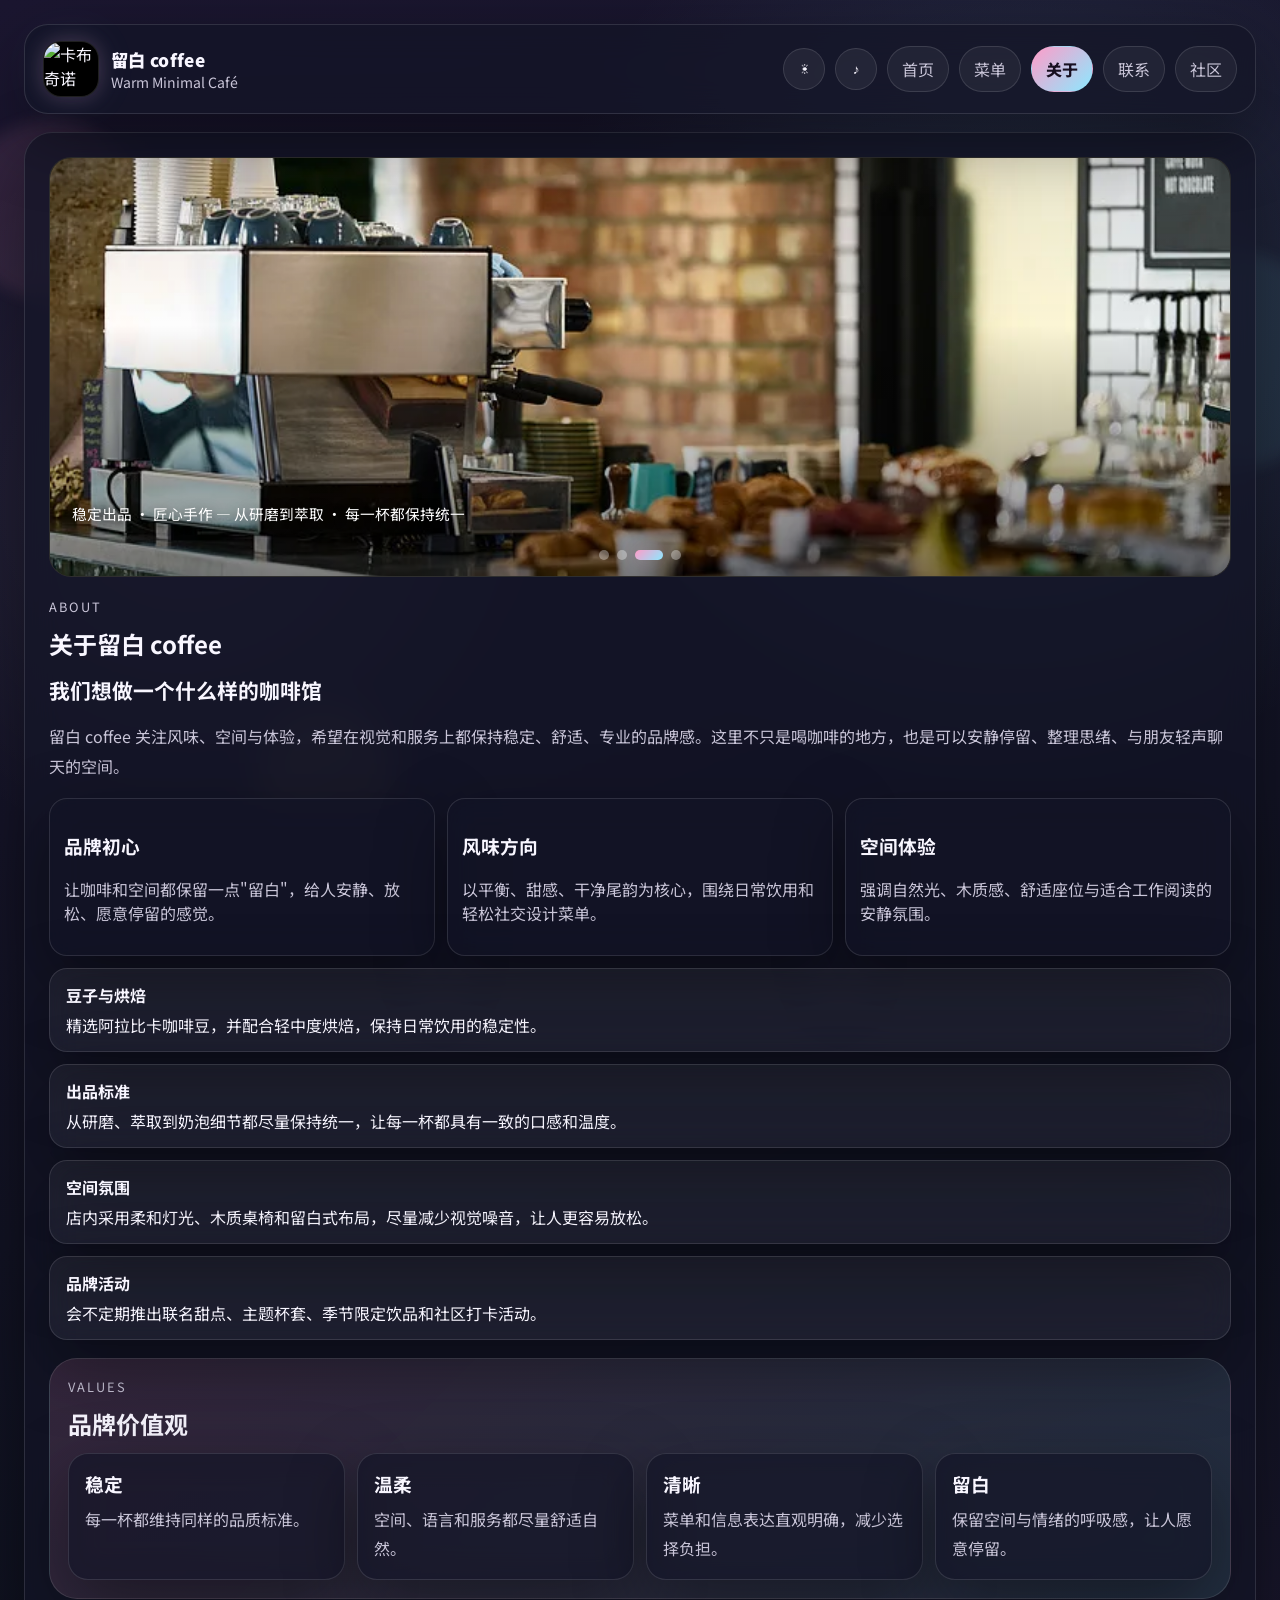
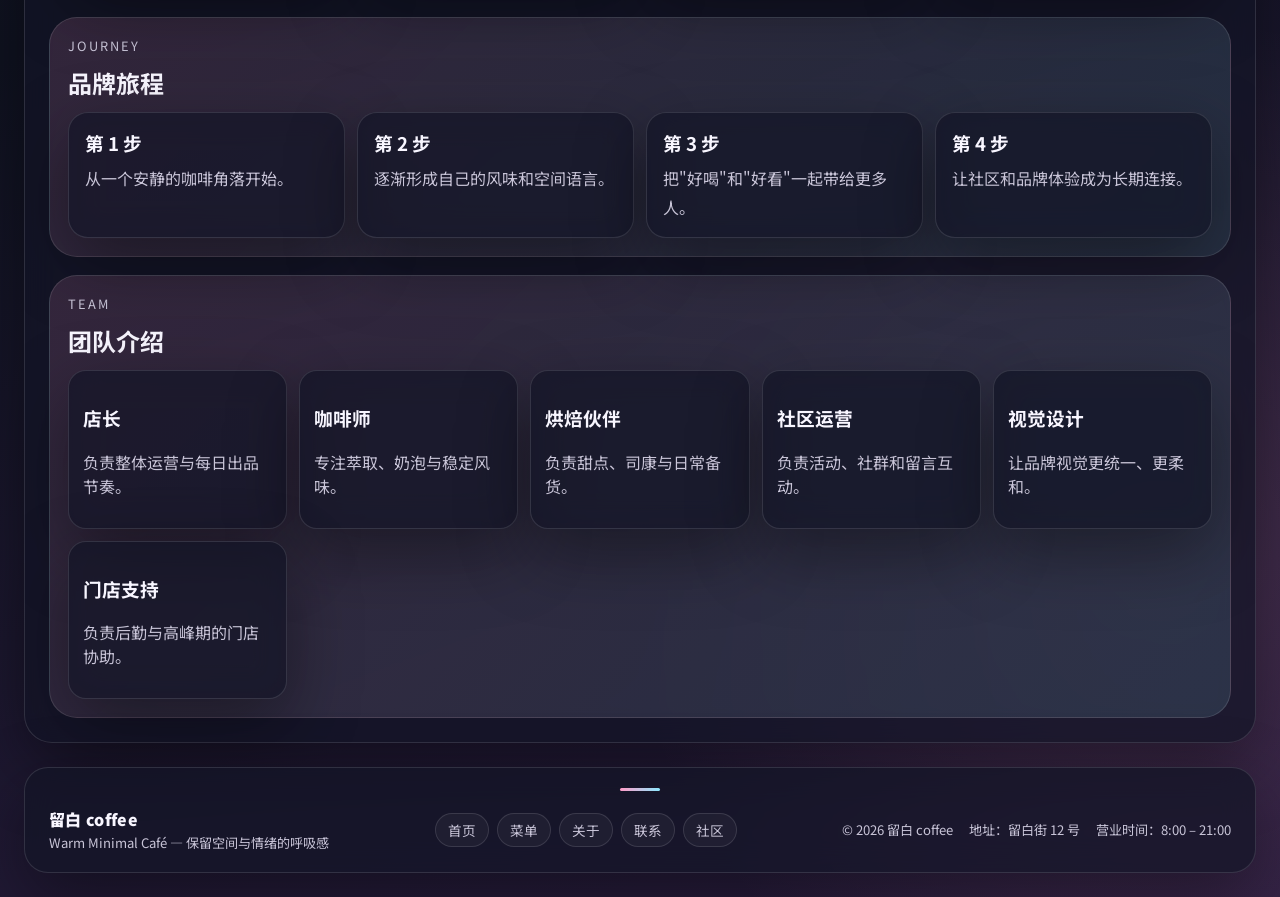
==== about.html @ f680ca79 "Add about.html" ====
<!doctype html>
<html lang="zh-CN">
<head>
  <meta charset="UTF-8" />
  <meta name="viewport" content="width=device-width, initial-scale=1.0" />
  <title>留白 coffee - 关于品牌</title>

  <!-- 字体 & 样式 -->
  <link rel="preconnect" href="https://fonts.googleapis.com" />
  <link rel="preconnect" href="https://fonts.gstatic.com" crossorigin />
  <link
    href="https://fonts.googleapis.com/css2?family=Noto+Sans+SC:wght@400;500;700;800;900&display=swap"
    rel="stylesheet"
  />
  <link rel="stylesheet" href="./css/style.css" />

  <!-- 预加载关键图片，首屏无需等待 -->
  <link rel="preload" as="image" href="./img/hero-1.jpg" />
  <link rel="preload" as="image" href="./img/hero-2.jpg" />
  <link rel="preload" as="image" href="./img/hero-3.jpg" />
  <link rel="preload" as="image" href="./img/hero-4.jpg" />
  <link rel="preload" as="image" href="./img/about-slide-1.webp" />
  <link rel="preload" as="image" href="./img/about-slide-2.webp" />
  <link rel="preload" as="image" href="./img/about-slide-3.webp" />
  <link rel="preload" as="image" href="./img/about-slide-4.webp" />
</head>

<body data-theme="night">
  <!-- 背景装饰：粒子 -->
  <div class="sparkles" id="sparkles"></div>
  <!-- 背景装饰：浮动光球 -->
  <div class="orb orb-1"></div>
  <div class="orb orb-2"></div>
  <div class="orb orb-3"></div>

  <!-- 主容器 -->
  <div class="shell">
    <!-- ====== 顶栏导航 ====== -->
    <header class="topbar">
      <div class="brand">
        <div class="brand-mark">
          <img
            src="https://images.unsplash.com/photo-1509042239860-f550ce710b93?auto=format&fit=crop&w=400&q=80"
            alt="卡布奇诺"
          />
        </div>
        <div>
          <div class="brand-name">留白 coffee</div>
          <div class="brand-tag">Warm Minimal Café</div>
        </div>
      </div>

      <div class="top-actions">
        <button class="theme-toggle" id="themeToggle" title="切换主题">☀</button>
        <button class="icon-btn" id="musicBtn" title="氛围模式">♪</button>
        <button class="icon-btn burger-btn" id="burgerBtn" title="菜单" aria-label="打开导航菜单">☰</button>

        <nav class="nav" id="mainNav">
          <a class="nav-link" href="home.html">首页</a>
          <a class="nav-link" href="menu.html">菜单</a>
          <a class="nav-link active" href="about.html">关于</a>
          <a class="nav-link" href="contact.html">联系</a>
          <a class="nav-link" href="community.html">社区</a>
        </nav>
      </div>
    </header>

    <!-- ====== SPA 主内容区（JS 动态渲染） ====== -->
    <main id="app" class="page">
    <section class="panel">
      <aside class="about-carousel about-carousel-top" id="aboutCarousel">
          <div class="about-slide active" style="background-image:url('./img/about-slide-1.webp')"></div>
          <div class="about-slide " style="background-image:url('./img/about-slide-2.webp')"></div>
          <div class="about-slide " style="background-image:url('./img/about-slide-3.webp')"></div>
          <div class="about-slide " style="background-image:url('./img/about-slide-4.webp')"></div>
        <div class="about-carousel-overlay"></div>
        <div class="about-carousel-caption" id="aboutCaption">柔和灯光与木质空间 — 自然光 · 木质感 · 安静氛围</div>
        <div class="about-carousel-dots" id="aboutDots">
            <button class="about-dot active" data-about-dot="0" aria-label="切换到第 1 张关于页面图片"></button>
            <button class="about-dot " data-about-dot="1" aria-label="切换到第 2 张关于页面图片"></button>
            <button class="about-dot " data-about-dot="2" aria-label="切换到第 3 张关于页面图片"></button>
            <button class="about-dot " data-about-dot="3" aria-label="切换到第 4 张关于页面图片"></button>
        </div>
      </aside>
      <div class="section-head" style="margin-top:20px"><div><p class="eyebrow">About</p><h1>关于留白 coffee</h1></div></div>
      <div class="about-layout">
        <section>
          <div class="about-hero"><h2>我们想做一个什么样的咖啡馆</h2><p class="about-note">留白 coffee 关注风味、空间与体验，希望在视觉和服务上都保持稳定、舒适、专业的品牌感。这里不只是喝咖啡的地方，也是可以安静停留、整理思绪、与朋友轻声聊天的空间。</p></div>
          <div class="feature-band">
            <article class="card"><h3>品牌初心</h3><p>让咖啡和空间都保留一点"留白"，给人安静、放松、愿意停留的感觉。</p></article>
            <article class="card"><h3>风味方向</h3><p>以平衡、甜感、干净尾韵为核心，围绕日常饮用和轻松社交设计菜单。</p></article>
            <article class="card"><h3>空间体验</h3><p>强调自然光、木质感、舒适座位与适合工作阅读的安静氛围。</p></article>
          </div>
          <div class="timeline">
            <div class="timeline-item"><strong>豆子与烘焙</strong><span>精选阿拉比卡咖啡豆，并配合轻中度烘焙，保持日常饮用的稳定性。</span></div>
            <div class="timeline-item"><strong>出品标准</strong><span>从研磨、萃取到奶泡细节都尽量保持统一，让每一杯都具有一致的口感和温度。</span></div>
            <div class="timeline-item"><strong>空间氛围</strong><span>店内采用柔和灯光、木质桌椅和留白式布局，尽量减少视觉噪音，让人更容易放松。</span></div>
            <div class="timeline-item"><strong>品牌活动</strong><span>会不定期推出联名甜点、主题杯套、季节限定饮品和社区打卡活动。</span></div>
          </div>
        </section>
      </div>
      <div class="banner"><div class="section-head" style="margin-bottom:0"><div><p class="eyebrow">Values</p><h2>品牌价值观</h2></div></div>
      <div class="values-grid">
        <article class="value-card"><h3>稳定</h3><p>每一杯都维持同样的品质标准。</p></article>
        <article class="value-card"><h3>温柔</h3><p>空间、语言和服务都尽量舒适自然。</p></article>
        <article class="value-card"><h3>清晰</h3><p>菜单和信息表达直观明确，减少选择负担。</p></article>
        <article class="value-card"><h3>留白</h3><p>保留空间与情绪的呼吸感，让人愿意停留。</p></article>
      </div></div>
      <div class="banner"><div class="section-head" style="margin-bottom:0"><div><p class="eyebrow">Journey</p><h2>品牌旅程</h2></div></div>
      <div class="journey-grid">
        <article class="journey-step"><h3>第 1 步</h3><p>从一个安静的咖啡角落开始。</p></article>
        <article class="journey-step"><h3>第 2 步</h3><p>逐渐形成自己的风味和空间语言。</p></article>
        <article class="journey-step"><h3>第 3 步</h3><p>把"好喝"和"好看"一起带给更多人。</p></article>
        <article class="journey-step"><h3>第 4 步</h3><p>让社区和品牌体验成为长期连接。</p></article>
      </div></div>
      <div class="banner"><div class="section-head" style="margin-bottom:0"><div><p class="eyebrow">Team</p><h2>团队介绍</h2></div></div>
      <div class="grid">
        <article class="card"><h3>店长</h3><p>负责整体运营与每日出品节奏。</p></article>
        <article class="card"><h3>咖啡师</h3><p>专注萃取、奶泡与稳定风味。</p></article>
        <article class="card"><h3>烘焙伙伴</h3><p>负责甜点、司康与日常备货。</p></article>
        <article class="card"><h3>社区运营</h3><p>负责活动、社群和留言互动。</p></article>
        <article class="card"><h3>视觉设计</h3><p>让品牌视觉更统一、更柔和。</p></article>
        <article class="card"><h3>门店支持</h3><p>负责后勤与高峰期的门店协助。</p></article>
      </div></div>
    </section>
    </main>

    <!-- ====== 页脚 ====== -->
    <footer class="site-footer">
      <div class="footer-inner">
        <div class="footer-brand">
          <div class="brand-name">留白 coffee</div>
          <div class="brand-tag">Warm Minimal Café — 保留空间与情绪的呼吸感</div>
        </div>
        <nav class="footer-nav">
          <a href="home.html">首页</a>
          <a href="menu.html">菜单</a>
          <a href="about.html">关于</a>
          <a href="contact.html">联系</a>
          <a href="community.html">社区</a>
        </nav>
        <div class="footer-info">
          <span>© 2026 留白 coffee</span>
          <span>地址：留白街 12 号</span>
          <span>营业时间：8:00 – 21:00</span>
        </div>
      </div>
    </footer>
  </div>

  <!-- 背景音乐（隐藏播放器，mp3 循环播放） -->
  <audio id="bgMusic" src="123.mp3" loop preload="auto"></audio>

  <!-- 详情弹窗 -->
  <div class="modal" id="detailModal" aria-hidden="true">
    <div class="modal-content">
      <button class="modal-close" id="modalClose">×</button>
      <div id="modalBody"></div>
    </div>
  </div>

  <!-- Toast 消息提示 -->
  <div class="toast" id="toast"></div>

  <!-- 回到顶部按钮 -->
  <button class="back-to-top" id="backToTop" title="回到顶部" aria-label="回到顶部">↑</button>

  <script src="./js/app.js"></script>
</body>
</html>
---- css/style.css ----
/* ==============================
   主题变量 (CSS 自定义属性)
   两套主题：night 夜间 / day 日间
   ============================== */
:root {
  --bg-1: #1b1630;
  --bg-2: #0f1220;
  --bg-3: #2a1d3f;
  --surface: rgba(19, 21, 38, 0.74);
  --surface-2: rgba(255, 255, 255, 0.07);
  --line: rgba(255, 255, 255, 0.12);
  --text: #f8f6ff;
  --muted: #c9c5d8;
  --accent: #ff9cc8;
  --accent-2: #8de8ff;
  --accent-3: #ffd27d;
  --shadow: 0 24px 70px rgba(0, 0, 0, 0.4);
  --glow: 0 0 20px rgba(255, 156, 200, 0.18), 0 0 40px rgba(141, 232, 255, 0.1);
}

/* ==============================
   全局重置 & 基础背景
   ============================== */
* { box-sizing: border-box; }
html, body { margin: 0; min-height: 100%; }
body {
  font-family: "Noto Sans SC", system-ui, sans-serif;
  color: var(--text);
  min-height: 100vh;
  overflow-x: hidden;
  background:
    radial-gradient(circle at 15% 20%, rgba(255, 255, 255, 0.08), transparent 16%),
    radial-gradient(circle at 80% 12%, rgba(141, 232, 255, 0.14), transparent 20%),
    radial-gradient(circle at 90% 86%, rgba(255, 156, 200, 0.16), transparent 22%),
    linear-gradient(160deg, var(--bg-1), var(--bg-2) 56%, var(--bg-3));
  transition: background 0.3s ease, color 0.3s ease;
}
body[data-theme="day"] {
  --bg-1: #fff2fb;
  --bg-2: #edf5ff;
  --bg-3: #ffe0f0;
  --surface: rgba(255, 255, 255, 0.78);
  --surface-2: rgba(255, 255, 255, 0.62);
  --line: rgba(45, 52, 80, 0.1);
  --text: #1c2340;
  --muted: #5f6582;
  --accent: #ff76b8;
  --accent-2: #4da8ff;
  --accent-3: #ffbd49;
  --shadow: 0 22px 64px rgba(68, 84, 140, 0.14);
  --glow: 0 0 20px rgba(255, 118, 184, 0.15), 0 0 40px rgba(77, 168, 255, 0.1);
}
/* ==============================
   浮动装饰：光球 / 粒子 / 樱花
   ============================== */
.orb { position: fixed; border-radius: 50%; filter: blur(8px); pointer-events: none; opacity: 0.7; z-index: 0; animation: floatOrb 12s ease-in-out infinite; }
.orb-1 { width: 180px; height: 180px; left: -40px; top: 120px; background: rgba(255, 156, 200, 0.16); }
.orb-2 { width: 220px; height: 220px; right: -60px; top: 250px; background: rgba(141, 232, 255, 0.12); animation-delay: -4s; }
.orb-3 { width: 140px; height: 140px; left: 20%; bottom: 6%; background: rgba(255, 210, 125, 0.12); animation-delay: -7s; }
@keyframes floatOrb { 0%,100%{transform:translateY(0) translateX(0) scale(1);} 50%{transform:translateY(-24px) translateX(16px) scale(1.08);} }
.sparkles { position: fixed; inset: 0; pointer-events: none; overflow: hidden; z-index: 0; }
.sparkle { position: absolute; width: 5px; height: 5px; border-radius: 50%; background: rgba(255,255,255,.8); box-shadow: 0 0 10px rgba(255,255,255,.8); opacity:.7; animation: sparkleFall linear infinite; }
@keyframes sparkleFall { 0%{transform:translateY(-10vh) scale(.6);opacity:0;} 15%{opacity:1;} 100%{transform:translateY(120vh) scale(1.1);opacity:0;} }
.sakura { position: fixed; top: -12vh; width: 16px; height: 12px; background: radial-gradient(circle at 30% 30%, #fff, #ffc2dd 42%, #ff90bf 100%); clip-path: path("M8 0C11.5 1 14 4 14 6.5C14 9.8 11.1 12 8 12C4.9 12 2 9.8 2 6.5C2 4 4.5 1 8 0Z"); opacity: .55; filter: drop-shadow(0 0 8px rgba(255,156,200,.28)); animation: fall linear infinite; z-index: 0; pointer-events: none; }
@keyframes fall { from{transform:translateY(-10vh) translateX(0) rotate(0deg);} to{transform:translateY(112vh) translateX(70px) rotate(360deg);} }
/* ==============================
   外壳容器 & 顶栏导航
   ============================== */
.shell { position: relative; z-index: 1; min-height: 100vh; padding: 24px; }
.topbar, .panel, .card, .menu-card, .modal-content, .community-rail, .community-main, .community-side, .faq-item, .feature-block, .journey-step, .timeline-item, .story-card, .value-card, .promo-card, .contact-card, .event-card, .banner-card { background: var(--surface); border: 1px solid var(--line); box-shadow: var(--shadow); backdrop-filter: blur(16px); -webkit-backdrop-filter: blur(16px); }
.topbar { max-width: 1240px; margin: 0 auto 18px; border-radius: 24px; padding: 16px 18px; display: flex; justify-content: space-between; align-items: center; gap: 14px; flex-wrap: wrap; position: sticky; top: 16px; z-index: 10; }
.brand { display: flex; align-items: center; gap: 12px; }
.brand-mark { width: 56px; height: 56px; border-radius: 18px; overflow: hidden; border: 1px solid var(--line); box-shadow: var(--glow); flex: 0 0 auto; background: #000; }
.brand-mark img { width: 100%; height: 100%; object-fit: cover; display: block; }
.brand-name { font-size: 1.08rem; font-weight: 900; letter-spacing: .02em; }
.brand-tag { font-size: .88rem; color: var(--muted); }
.top-actions { display: flex; gap: 10px; align-items: center; flex-wrap: wrap; }
.theme-toggle, .icon-btn, .btn, .tab, .nav-link, .fav-btn, .menu-chip, .ribbon-btn { transition: transform .18s ease, background-color .2s ease, color .2s ease, border-color .2s ease, box-shadow .2s ease, opacity .2s ease; border-radius: 999px; }
.theme-toggle, .icon-btn { width: 42px; height: 42px; border-radius: 999px; border: 1px solid var(--line); background: rgba(255,255,255,.06); color: var(--text); cursor: pointer; }
.theme-toggle:hover, .icon-btn:hover, .btn:hover, .tab:hover, .nav-link:hover, .fav-btn:hover, .menu-chip:hover, .ribbon-btn:hover { transform: translateY(-1px); }
.theme-toggle:active, .icon-btn:active, .btn:active, .tab:active, .nav-link:active, .fav-btn:active, .menu-chip:active, .ribbon-btn:active { transform: translateY(0) scale(.98); }
.nav { display: flex; gap: 10px; flex-wrap: wrap; justify-content: flex-end; }
.nav-link { padding: 10px 14px; border-radius: 999px; border: 1px solid var(--line); background: rgba(255,255,255,.05); color: var(--muted); cursor: pointer; text-decoration: none; display: inline-flex; align-items: center; }
.nav-link.active { background: linear-gradient(135deg, var(--accent), var(--accent-2)); color: #170f20; border-color: transparent; font-weight: 800; }
/* ==============================
   首页 Hero 区
   ============================== */
.page { max-width: 1240px; margin: 0 auto; animation: fadeIn .32s ease; }
.hero { border-radius: 30px; padding: 24px; display: grid; grid-template-columns: 1.08fr .92fr; gap: 20px; overflow: hidden; }
.hero-copy { padding: 10px 8px; }
.eyebrow { margin: 0 0 10px; color: var(--muted); font-size: .8rem; text-transform: uppercase; letter-spacing: .16em; }
.hero-copy h1 { font-size: clamp(2.6rem, 7vw, 5.4rem); line-height: .92; margin: 0 0 14px; }
.lead, .muted-p, .desc { color: var(--muted); line-height: 1.8; margin: 0; }
.hero-badges { display: flex; gap: 10px; flex-wrap: wrap; margin: 16px 0 0; }
.status-chip { background: var(--surface-2); border: 1px solid var(--line); border-radius: 999px; padding: 8px 12px; display: inline-flex; align-items: center; gap: 8px; font-size: .88rem; }
.status-dot { width: 8px; height: 8px; border-radius: 50%; background: var(--accent); box-shadow: 0 0 12px var(--accent); animation: pulse 1.6s ease-in-out infinite; }
@keyframes pulse { 0%,100%{transform:scale(.9);opacity:.75;} 50%{transform:scale(1.25);opacity:1;} }
.actions { display: flex; gap: 10px; flex-wrap: wrap; margin-top: 18px; }
.btn { padding: 11px 18px; border-radius: 999px; border: 1px solid var(--line); cursor: pointer; font-weight: 800; color: var(--text); background: rgba(255,255,255,.05); text-decoration: none; display: inline-flex; align-items: center; }
.btn.primary { background: linear-gradient(135deg, var(--accent), var(--accent-3)); color: #1a1020; border: none; }
.btn.secondary { background: rgba(255,255,255,.05); }
.stats { display: grid; grid-template-columns: repeat(3, 1fr); gap: 12px; margin-top: 18px; }
.stat, .card { border-radius: 18px; padding: 14px; }
.stat strong { display: block; font-size: 1.25rem; margin-bottom: 4px; }
.stat span, .card p { color: var(--muted); }
.preview { min-height: 520px; border-radius: 28px; overflow: hidden; border: 1px solid var(--line); position: relative; background: #111; cursor: pointer; }
.hero-slide { position: absolute; inset: 0; opacity: 0; transition: opacity .55s ease; background-size: cover; background-position: center; transform: scale(1.02); }
.hero-slide.active { opacity: 1; }
.preview::after { content: ""; position: absolute; inset: 0; background: linear-gradient(180deg, rgba(0,0,0,.06), rgba(0,0,0,.56)); z-index: 1; }
.preview-overlay { position: absolute; inset: 0; display: flex; flex-direction: column; justify-content: space-between; padding: 18px; z-index: 2; }
.preview-top { display: flex; justify-content: space-between; gap: 10px; align-items: flex-start; }
.anime-tag { display: inline-flex; align-items: center; gap: 8px; padding: 9px 12px; border-radius: 999px; background: rgba(0,0,0,.28); border: 1px solid rgba(255,255,255,.14); font-size: .9rem; }
.heart { width: 14px; height: 14px; display: inline-block; background: var(--accent); clip-path: path("M7 12s-5-3.2-5-7.2C2 .8 4.3 0 5.8 0c.8 0 1.6.3 2.2.9.6-.6 1.4-.9 2.2-.9C11.7 0 14 .8 14 4.8 14 8.8 7 12 7 12z"); }
.mini-panel { background: rgba(20,20,38,.42); border: 1px solid rgba(255,255,255,.12); border-radius: 18px; padding: 14px; max-width: 340px; margin-left: auto; backdrop-filter: blur(10px); }
.mini-panel h3 { margin: 0 0 8px; }
.mini-panel p { margin: 0; color: #f3edf8; line-height: 1.7; font-size: .92rem; }
.slider-dots { display: flex; gap: 8px; justify-content: center; margin-top: 14px; position: absolute; left: 0; right: 0; bottom: 16px; z-index: 3; }
.slider-dot { width: 10px; height: 10px; border-radius: 999px; border: none; background: rgba(255,255,255,.35); cursor: pointer; transition: all .25s ease; }
.slider-dot.active { width: 28px; background: linear-gradient(135deg, var(--accent), var(--accent-2)); box-shadow: var(--glow); }
.switch-ribbon { display: flex; gap: 10px; flex-wrap: wrap; margin-top: 18px; }
.ribbon-btn { position: relative; border: none; cursor: pointer; padding: 11px 18px; color: var(--text); background: rgba(255,255,255,.06); border: 1px solid var(--line); overflow: hidden; isolation: isolate; font-weight: 800; }
.ribbon-btn::before { content: ""; position: absolute; inset: 0; background: linear-gradient(135deg, var(--accent), var(--accent-2)); transform: scaleX(0); transform-origin: left; transition: transform .28s ease; z-index: -1; }
.ribbon-btn:hover::before, .ribbon-btn.active::before { transform: scaleX(1); }
.ribbon-btn.active { color: #17101f; border-color: transparent; }
.panel { border-radius: 28px; padding: 24px; margin-top: 18px; }
.section-head { display: flex; justify-content: space-between; gap: 12px; align-items: end; flex-wrap: wrap; margin-bottom: 14px; }
.section-head h1, .section-head h2 { margin: 0; }
.section-actions { display: flex; gap: 10px; flex-wrap: wrap; align-items: center; }
/* ==============================
   菜单页
   ============================== */
.search { min-width: 240px; border-radius: 999px; border: 1px solid var(--line); background: rgba(255,255,255,.07); color: var(--text); padding: 10px 14px; outline: none; }
.search::placeholder { color: var(--muted); }
.tabs { display: flex; gap: 10px; flex-wrap: wrap; margin: 14px 0 18px; }
.tab, .menu-chip { padding: 10px 14px; border-radius: 999px; border: 1px solid var(--line); background: rgba(255,255,255,.06); color: var(--text); cursor: pointer; }
.tab.active, .menu-chip.active { background: linear-gradient(135deg, var(--accent), var(--accent-2)); color: #170f20; border-color: transparent; font-weight: 800; }
.menu-intro { display: grid; grid-template-columns: 1.15fr .85fr; gap: 14px; margin: 14px 0 18px; }
.menu-panel { border-radius: 22px; padding: 16px; border: 1px solid var(--line); background: rgba(255,255,255,.05); }
.menu-panel h3 { margin: 0 0 8px; }
.menu-panel p { margin: 0; color: var(--muted); line-height: 1.8; }
.menu-list { display: grid; gap: 10px; margin-top: 12px; }
.menu-list-item { display: flex; justify-content: space-between; gap: 12px; align-items: flex-start; padding: 12px 14px; border-radius: 16px; background: rgba(255,255,255,.04); border: 1px solid var(--line); }
.menu-list-item strong { display: block; margin-bottom: 4px; }
.menu-list-item span { color: var(--muted); }
.menu-badge-row { display: flex; gap: 8px; flex-wrap: wrap; margin-top: 12px; }
.menu-badge { padding: 6px 10px; border-radius: 999px; border: 1px solid var(--line); background: rgba(255,255,255,.05); color: var(--muted); font-size: .86rem; }
.menu-grid { display: grid; grid-template-columns: repeat(auto-fit, minmax(240px, 1fr)); gap: 14px; }
.menu-card { border-radius: 20px; overflow: hidden; cursor: pointer; position: relative; transform: translateZ(0); will-change: transform; }
.menu-card:hover { transform: translateY(-4px); }
.menu-card:active { transform: translateY(-1px) scale(.995); }
.menu-card img { width: 100%; height: 180px; object-fit: cover; display: block; }
.menu-card .card-body { padding: 14px; }
.menu-card h3 { margin: 0 0 8px; }
.menu-topline { display: flex; justify-content: space-between; align-items: center; gap: 10px; margin-top: 8px; }
.price { display: inline-block; margin-top: 8px; color: var(--accent-3); font-weight: 900; }
.fav-btn { border: none; background: transparent; color: var(--text); cursor: pointer; font-size: 1rem; min-width: 32px; min-height: 32px; }
.fav-btn.active { color: var(--accent); text-shadow: 0 0 12px rgba(255,156,200,.4); }
/* ==============================
   关于页 & 关于轮播
   ============================== */
.about-layout { display: grid; grid-template-columns: 1fr; gap: 18px; }
.about-hero { margin-bottom: 14px; }
.about-hero h2 { margin: 0 0 8px; font-size: 1.3rem; }
.about-carousel { min-height: 320px; border-radius: 22px; border: 1px solid var(--line); overflow: hidden; position: relative; cursor: pointer; background: #111; }
.about-carousel-top { min-height: 420px; margin-bottom: 6px; }
.about-slide { position: absolute; inset: 0; opacity: 0; transition: opacity .7s ease, transform .7s ease; background-size: cover; background-position: center; transform: scale(1.04); }
.about-slide.active { opacity: 1; transform: scale(1); }
.about-carousel-overlay { position: absolute; inset: 0; background: linear-gradient(180deg, rgba(0,0,0,.08) 0%, rgba(0,0,0,0) 40%, rgba(0,0,0,.5) 100%); z-index: 1; pointer-events: none; }
.about-carousel-caption { position: absolute; bottom: 50px; left: 22px; right: 22px; z-index: 2; color: #fff; font-size: .92rem; line-height: 1.6; text-shadow: 0 2px 12px rgba(0,0,0,.5); pointer-events: none; transition: opacity .35s ease; }
.about-carousel-dots { display: flex; gap: 8px; position: absolute; bottom: 16px; left: 0; right: 0; justify-content: center; z-index: 3; }
.about-dot { width: 10px; height: 10px; border-radius: 999px; border: none; background: rgba(255,255,255,.35); cursor: pointer; transition: all .25s ease; padding: 0; }
.about-dot.active { width: 28px; background: linear-gradient(135deg, var(--accent), var(--accent-2)); box-shadow: var(--glow); }
.about-dot:hover { background: rgba(255,255,255,.6); transform: scale(1.15); }
.about-dot:active { transform: scale(.92); }
.grid { display: grid; grid-template-columns: repeat(auto-fit, minmax(200px, 1fr)); gap: 12px; margin-top: 12px; }
/* ==============================
   联系页
   ============================== */
.contact-grid { display: grid; grid-template-columns: 1fr; gap: 14px; }
.contact-actions { display: flex; gap: 10px; flex-wrap: wrap; margin-top: 12px; }
.timeline { display: grid; gap: 12px; margin-top: 12px; }
.timeline-item { padding: 14px 16px; border-radius: 18px; background: rgba(255,255,255,.05); border: 1px solid var(--line); }
.timeline-item strong { display: block; margin-bottom: 6px; }
.info-list { display: grid; gap: 10px; margin-top: 12px; }
.info-row { display: flex; justify-content: space-between; gap: 12px; flex-wrap: wrap; padding: 12px 14px; border-radius: 16px; background: rgba(255,255,255,.05); border: 1px solid var(--line); }
.info-row span { color: var(--muted); }
/* ==============================
   社区页
   ============================== */
.community-shell { display: grid; grid-template-columns: 320px 1fr 320px; gap: 18px; }
.community-rail, .community-main, .community-side { box-shadow: var(--shadow); }
.community-rail { border-radius: 28px; padding: 18px; height: fit-content; }
.community-hero { border-radius: 24px; padding: 18px; background: linear-gradient(135deg, rgba(255,156,200,.16), rgba(141,232,255,.1)); border: 1px solid var(--line); }
.community-hero h2 { margin: 10px 0 8px; }
.community-hero p { margin: 0; color: var(--muted); line-height: 1.7; }
.community-stats { display: grid; grid-template-columns: 1fr; gap: 10px; margin-top: 14px; }
.community-stat { border-radius: 18px; padding: 14px; background: rgba(255,255,255,.05); border: 1px solid var(--line); }
.community-stat strong { display: block; font-size: 1.15rem; margin-bottom: 4px; }
.community-stat span { color: var(--muted); font-size: .9rem; }
.community-main { border-radius: 28px; padding: 22px; }
.community-header { display: flex; justify-content: space-between; gap: 12px; align-items: end; flex-wrap: wrap; margin-bottom: 16px; }
.community-feed { display: grid; gap: 14px; }
.community-post { border-radius: 22px; padding: 16px; }
.post-top { display: flex; justify-content: space-between; gap: 12px; align-items: center; margin-bottom: 12px; }
.avatar { width: 42px; height: 42px; border-radius: 999px; display: grid; place-items: center; font-weight: 900; color: #1b1024; background: linear-gradient(135deg, var(--accent), var(--accent-3)); box-shadow: var(--glow); }
.post-user { display: flex; align-items: center; gap: 12px; }
.post-name { font-weight: 900; }
.post-time { color: var(--muted); font-size: .85rem; }
.post-content { margin: 0; color: var(--text); line-height: 1.8; white-space: pre-wrap; }
.post-actions { display: flex; gap: 10px; flex-wrap: wrap; margin-top: 12px; }
.post-pill { padding: 8px 12px; border-radius: 999px; border: 1px solid var(--line); background: rgba(255,255,255,.06); color: var(--muted); font-size: .88rem; }
.post-action-btn { border: none; background: rgba(255,255,255,.05); color: var(--text); padding: 8px 12px; border-radius: 999px; cursor: pointer; }
.community-side { border-radius: 28px; padding: 18px; display: grid; gap: 14px; }
.community-form { display: grid; gap: 10px; }
.community-form input, .community-form textarea { width: 100%; border: 1px solid var(--line); background: rgba(255,255,255,.06); color: var(--text); border-radius: 16px; padding: 12px 14px; outline: none; transition: border-color .18s ease, box-shadow .18s ease, transform .18s ease; }
.community-form input:focus, .community-form textarea:focus { border-color: rgba(141,232,255,.6); box-shadow: 0 0 0 3px rgba(141,232,255,.12); }
.community-form textarea { resize: vertical; min-height: 120px; }
.community-submit { width: max-content; padding: 11px 18px; border-radius: 999px; border: none; background: linear-gradient(135deg, var(--accent), var(--accent-3)); color: #1a1020; font-weight: 900; cursor: pointer; transition: transform .18s ease, opacity .2s ease, box-shadow .2s ease; }
.community-submit:hover { transform: translateY(-1px); }
.community-submit:active { transform: translateY(0) scale(.98); }
.feedback { margin: 0; min-height: 20px; color: var(--accent-3); font-size: .92rem; }
.feedback.error { color: #ff9c9c; }
.feedback.success { color: #8de8ff; }
.loading-skeleton { position: relative; overflow: hidden; background: linear-gradient(90deg, rgba(255,255,255,.04), rgba(255,255,255,.12), rgba(255,255,255,.04)); background-size: 200% 100%; animation: skeleton 1.25s ease-in-out infinite; }
.btn.loading, .community-submit.loading { pointer-events: none; opacity: .84; }
.btn.loading::after, .community-submit.loading::after { content: ""; display: inline-block; width: 14px; height: 14px; margin-left: 8px; border-radius: 50%; border: 2px solid currentColor; border-right-color: transparent; vertical-align: -2px; animation: spin .8s linear infinite; }
@keyframes skeleton { 0%{background-position:200% 0;} 100%{background-position:-200% 0;} }
@keyframes spin { to { transform: rotate(360deg); } }
/* ==============================
   弹窗 / Toast / 页脚
   ============================== */
.modal { position: fixed; inset: 0; display: none; place-items: center; background: rgba(6,8,20,.58); z-index: 30; padding: 20px; }
.modal.show { display: grid; }
.modal-content { width: min(760px, 100%); border-radius: 28px; padding: 18px; position: relative; overflow: hidden; }
.modal-close { position: absolute; top: 14px; right: 14px; width: 38px; height: 38px; border-radius: 999px; border: 1px solid var(--line); background: rgba(255,255,255,.06); color: var(--text); cursor: pointer; }
.modal-body { display: grid; grid-template-columns: .9fr 1.1fr; gap: 16px; margin-top: 10px; }
.modal-img { min-height: 280px; border-radius: 20px; background-size: cover; background-position: center; border: 1px solid var(--line); }
.modal-meta { display: flex; gap: 10px; flex-wrap: wrap; margin-top: 12px; }
.tag { padding: 8px 10px; border-radius: 999px; background: rgba(255,255,255,.06); border: 1px solid var(--line); color: var(--muted); font-size: .88rem; }
.toast { position: fixed; left: 50%; bottom: 24px; transform: translateX(-50%) translateY(18px); padding: 12px 16px; border-radius: 999px; background: rgba(17,19,36,.92); color: var(--text); border: 1px solid var(--line); box-shadow: var(--shadow); opacity: 0; pointer-events: none; transition: .22s ease; z-index: 50; }
.toast.show { opacity: 1; transform: translateX(-50%) translateY(0); }
.site-footer { max-width: 1240px; margin: 24px auto 0; border-radius: 24px; padding: 20px 24px; background: var(--surface); border: 1px solid var(--line); box-shadow: var(--shadow); backdrop-filter: blur(16px); -webkit-backdrop-filter: blur(16px); }
.footer-inner { display: flex; flex-wrap: wrap; justify-content: space-between; align-items: center; gap: 16px; }
.footer-brand .brand-name { font-size: 1rem; font-weight: 900; margin-bottom: 2px; }
.footer-brand .brand-tag { font-size: .82rem; color: var(--muted); }
.footer-nav { display: flex; gap: 8px; flex-wrap: wrap; }
.footer-nav a { padding: 6px 12px; border-radius: 999px; border: 1px solid var(--line); background: rgba(255,255,255,.04); color: var(--muted); text-decoration: none; font-size: .85rem; transition: color .2s ease, background .2s ease; }
.footer-nav a:hover { color: var(--text); background: rgba(255,255,255,.1); }
.footer-info { display: flex; gap: 16px; flex-wrap: wrap; font-size: .82rem; color: var(--muted); }
.site-footer::before { content: ""; display: block; margin: 0 auto 16px; width: 40px; height: 3px; border-radius: 999px; background: linear-gradient(90deg, var(--accent), var(--accent-2)); }
/* ==============================
   通用卡片网格 & Banner 区块
   ============================== */
.hero-extra, .story-band, .feature-band, .journey-grid, .faq-grid, .reviews-grid, .promo-grid, .contact-grid-2, .event-grid, .schedule-grid, .values-grid, .location-grid, .hours-grid, .quick-links-grid, .stats-grid-2 { display: grid; grid-template-columns: repeat(auto-fit, minmax(220px, 1fr)); gap: 12px; margin-top: 12px; }
.hero-extra .card, .story-card, .feature-block, .journey-step, .faq-item, .review-card, .promo-card, .contact-card, .event-card, .schedule-card, .value-card, .banner-card { border-radius: 20px; padding: 16px; }
.feature-block h3, .journey-step h3, .story-card h3, .faq-item h3, .review-card h3, .promo-card h3, .contact-card h3, .event-card h3, .schedule-card h3, .value-card h3, .banner-card h3 { margin: 0 0 8px; }
.feature-block p, .journey-step p, .story-card p, .faq-item p, .review-card p, .promo-card p, .contact-card p, .event-card p, .schedule-card p, .value-card p, .banner-card p { margin: 0; color: var(--muted); line-height: 1.8; }
.banner { margin-top: 18px; border-radius: 28px; padding: 18px; background: linear-gradient(135deg, rgba(255,156,200,.14), rgba(141,232,255,.12)); border: 1px solid var(--line); }
.about-note, .contact-note { color: var(--muted); line-height: 1.9; }
.banner-card { border-radius: 20px; padding: 16px; }
.label { display: block; margin-bottom: 6px; color: var(--muted); font-size: .82rem; letter-spacing: .08em; text-transform: uppercase; }
.burger-btn { display: none; }
.back-to-top { position: fixed; right: 24px; bottom: 28px; width: 44px; height: 44px; border-radius: 999px; border: 1px solid var(--line); background: var(--surface); color: var(--text); font-size: 1.2rem; cursor: pointer; z-index: 20; opacity: 0; transform: translateY(16px); pointer-events: none; transition: opacity .3s ease, transform .3s ease; backdrop-filter: blur(10px); -webkit-backdrop-filter: blur(10px); box-shadow: var(--shadow); }
.back-to-top.show { opacity: 1; transform: translateY(0); pointer-events: auto; }
.back-to-top:hover { transform: translateY(-2px); background: var(--accent); color: #1b1024; border-color: transparent; }
.back-to-top:active { transform: translateY(0) scale(.94); }
@keyframes fadeIn { from{opacity:0;transform:translateY(8px);} to{opacity:1;transform:translateY(0);} }

/* ==============================
   平板 (Tablet) : 641px - 980px
   ============================== */
@media (max-width: 980px) {
  .shell { padding: 18px; }

  /* 首页 */
  .hero { grid-template-columns: 1fr; gap: 16px; border-radius: 24px; padding: 20px; }
  .preview { min-height: 380px; border-radius: 24px; }
  .stats { grid-template-columns: repeat(3, 1fr); }
  .hero-copy h1 { font-size: clamp(2rem, 6vw, 3.6rem); }

  /* 菜单 */
  .menu-intro { grid-template-columns: 1fr; }
  .menu-grid { grid-template-columns: repeat(auto-fit, minmax(200px, 1fr)); }

  /* 关于 */
  .about-layout { grid-template-columns: 1fr; }
  .about-carousel { min-height: 280px; }
  .about-carousel-caption { font-size: .85rem; bottom: 44px; }

  /* 社区 */
  .community-shell { grid-template-columns: 1fr; }
  .community-rail, .community-side { position: relative; top: auto; }

  /* 弹窗 */
  .modal-body { grid-template-columns: 1fr; }
  .modal-img { min-height: 220px; }
  .modal-content { border-radius: 24px; padding: 16px; }

  .panel { border-radius: 24px; padding: 20px; }
  .topbar { border-radius: 20px; padding: 14px 16px; }
  .banner { border-radius: 24px; padding: 16px; }
  .footer-inner { flex-direction: column; align-items: flex-start; }
  .site-footer { border-radius: 20px; padding: 18px; }
  .back-to-top { right: 16px; bottom: 20px; width: 40px; height: 40px; font-size: 1rem; }
}

/* ==============================
   手机 (Phone) : ≤ 640px
   ============================== */
@media (max-width: 640px) {
  .shell { padding: 10px; }

  /* ---- 导航栏 ---- */
  .topbar {
    padding: 12px 14px;
    border-radius: 18px;
    gap: 10px;
    position: sticky;
    top: 8px;
  }
  .brand-mark { width: 44px; height: 44px; border-radius: 14px; }
  .brand-name { font-size: .98rem; }
  .brand-tag { display: none; }
  .theme-toggle, .icon-btn { width: 36px; height: 36px; }

  .burger-btn { display: flex; align-items: center; justify-content: center; }
  .nav {
    display: none;
    width: 100%;
    flex-direction: column;
    gap: 6px;
    order: 10;
  }
  .nav.open { display: flex; }
  .nav-link {
    width: 100%;
    justify-content: center;
    padding: 12px 14px;
    font-size: 1rem;
    border-radius: 16px;
  }

  /* ---- 首页 ---- */
  .hero {
    border-radius: 20px;
    padding: 16px;
    gap: 12px;
  }
  .hero-copy { padding: 6px 4px; }
  .hero-copy h1 { font-size: clamp(1.6rem, 8vw, 2.6rem); }
  .lead { font-size: .88rem; line-height: 1.7; }
  .preview { min-height: 260px; border-radius: 20px; }
  .preview-overlay { padding: 12px; }
  .mini-panel { max-width: 100%; margin-left: 0; padding: 12px; }
  .mini-panel h3 { font-size: .95rem; }
  .mini-panel p { font-size: .84rem; }
  .stats { grid-template-columns: 1fr; gap: 8px; }
  .anime-tag { font-size: .82rem; padding: 7px 10px; }
  .slider-dots { bottom: 10px; }
  .switch-ribbon { margin-top: 12px; }

  /* ---- 通用面板 ---- */
  .panel { border-radius: 20px; padding: 16px; margin-top: 12px; }
  .section-head { margin-bottom: 10px; }
  .section-head h1, .section-head h2 { font-size: 1.2rem; }
  .eyebrow { font-size: .72rem; margin-bottom: 6px; }

  /* ---- 菜单 ---- */
  .search { min-width: 100%; }
  .tabs { gap: 6px; }
  .tab, .menu-chip { padding: 8px 12px; font-size: .86rem; }
  .menu-grid { grid-template-columns: repeat(auto-fit, minmax(150px, 1fr)); gap: 10px; }
  .menu-card img { height: 140px; }
  .menu-card .card-body { padding: 10px; }
  .menu-card h3 { font-size: .95rem; margin-bottom: 4px; }
  .menu-intro { gap: 10px; }
  .menu-list-item { padding: 10px 12px; }
  .menu-badge { font-size: .78rem; padding: 5px 8px; }

  /* ---- 关于 ---- */
  .about-layout { gap: 12px; }
  .about-carousel { min-height: 220px; border-radius: 18px; }
  .about-carousel-caption { font-size: .78rem; bottom: 36px; left: 14px; right: 14px; }
  .about-carousel-dots { bottom: 10px; gap: 6px; }
  .about-dot { width: 8px; height: 8px; }
  .about-dot.active { width: 22px; }
  .about-hero h2 { font-size: 1.1rem; }
  .about-note { font-size: .88rem; }
  .timeline-item { padding: 12px; }
  .timeline-item strong { font-size: .92rem; }
  .feature-band, .values-grid, .journey-grid, .grid { grid-template-columns: 1fr 1fr; gap: 8px; }
  .feature-block, .value-card, .journey-step, .card { padding: 12px; }
  .feature-block h3, .value-card h3, .journey-step h3, .card h3 { font-size: .92rem; }
  .feature-block p, .value-card p, .journey-step p, .card p { font-size: .82rem; }
  .banner { border-radius: 20px; padding: 14px; margin-top: 12px; }

  /* ---- 社区 ---- */
  .community-main { border-radius: 20px; padding: 14px; }
  .community-side { border-radius: 20px; padding: 14px; }
  .community-rail { border-radius: 20px; padding: 14px; }
  .community-hero { padding: 14px; border-radius: 18px; }
  .community-hero h2 { font-size: 1.1rem; }
  .community-hero p { font-size: .86rem; }
  .community-post { border-radius: 18px; padding: 12px; }
  .post-name { font-size: .9rem; }
  .post-content { font-size: .88rem; }
  .community-form input, .community-form textarea { font-size: .9rem; padding: 10px 12px; }

  /* ---- 联系 ---- */
  .info-row { padding: 10px 12px; font-size: .88rem; }
  .btn { padding: 10px 14px; font-size: .88rem; }
  .contact-actions { gap: 8px; }

  /* ---- 弹窗 ---- */
  .modal { padding: 10px; }
  .modal-content { border-radius: 20px; padding: 14px; }
  .modal-body { gap: 12px; }
  .modal-img { min-height: 180px; border-radius: 16px; }
  .modal-close { top: 8px; right: 8px; width: 32px; height: 32px; }

  /* ---- Toast ---- */
  .toast { left: 12px; right: 12px; bottom: 16px; transform: translateY(18px); text-align: center; font-size: .86rem; padding: 10px 14px; }
  .toast.show { transform: translateY(0); }

  /* ---- 页脚 ---- */
  .site-footer { margin-top: 18px; border-radius: 18px; padding: 16px; }
  .footer-inner { flex-direction: column; align-items: flex-start; gap: 12px; }
  .footer-brand .brand-name { font-size: .95rem; }
  .footer-brand .brand-tag { font-size: .76rem; }
  .footer-nav a { font-size: .8rem; padding: 5px 10px; }
  .footer-info { font-size: .76rem; gap: 10px; }

  /* ---- 回到顶部 ---- */
  .back-to-top { right: 12px; bottom: 16px; width: 36px; height: 36px; font-size: .95rem; }
}
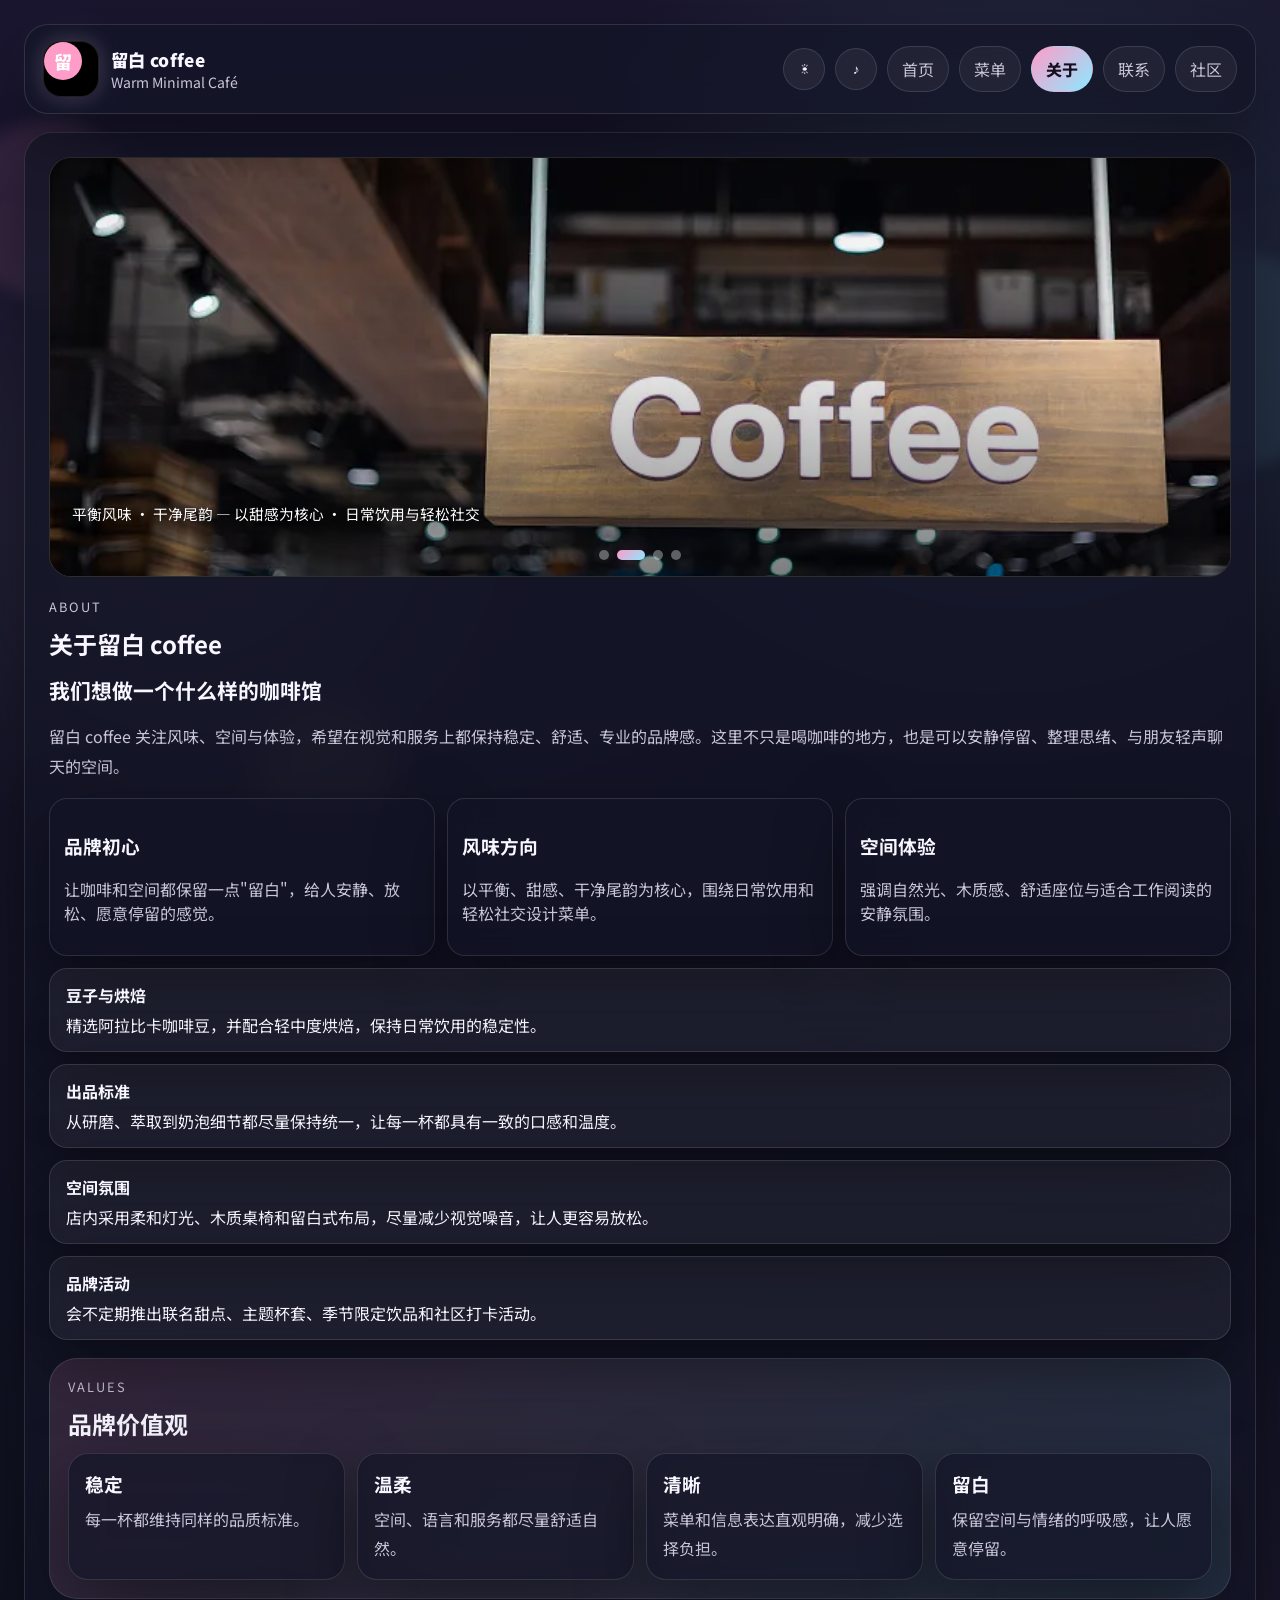
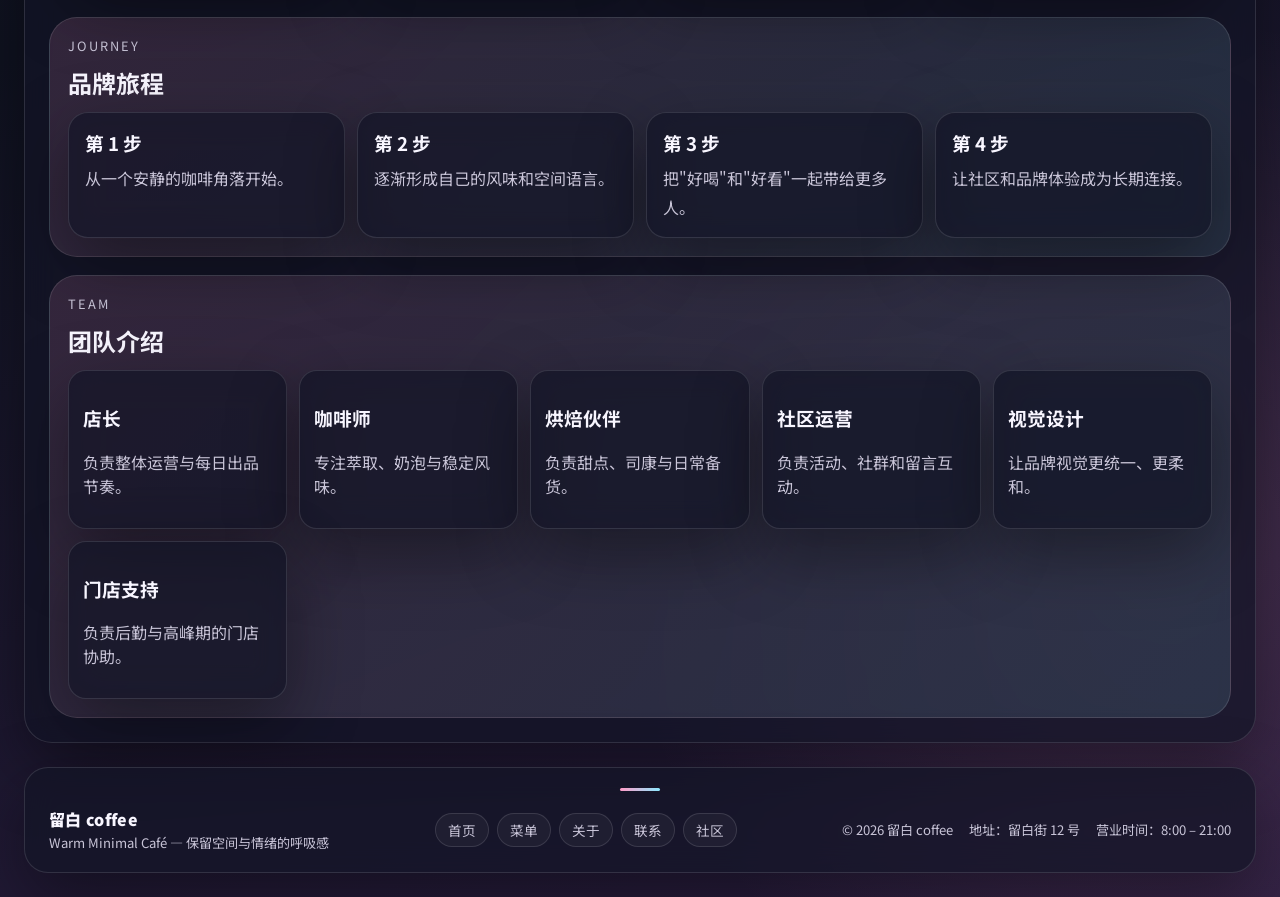
==== commit 01f4bb97: "?? about.html - ????" ====
--- a/about.html
+++ b/about.html
@@ -1,170 +1,176 @@
-<!doctype html>
-<html lang="zh-CN">
-<head>
-  <meta charset="UTF-8" />
-  <meta name="viewport" content="width=device-width, initial-scale=1.0" />
-  <title>留白 coffee - 关于品牌</title>
-
-  <!-- 字体 & 样式 -->
-  <link rel="preconnect" href="https://fonts.googleapis.com" />
-  <link rel="preconnect" href="https://fonts.gstatic.com" crossorigin />
-  <link
-    href="https://fonts.googleapis.com/css2?family=Noto+Sans+SC:wght@400;500;700;800;900&display=swap"
-    rel="stylesheet"
-  />
-  <link rel="stylesheet" href="./css/style.css" />
-
-  <!-- 预加载关键图片，首屏无需等待 -->
-  <link rel="preload" as="image" href="./img/hero-1.jpg" />
-  <link rel="preload" as="image" href="./img/hero-2.jpg" />
-  <link rel="preload" as="image" href="./img/hero-3.jpg" />
-  <link rel="preload" as="image" href="./img/hero-4.jpg" />
-  <link rel="preload" as="image" href="./img/about-slide-1.webp" />
-  <link rel="preload" as="image" href="./img/about-slide-2.webp" />
-  <link rel="preload" as="image" href="./img/about-slide-3.webp" />
-  <link rel="preload" as="image" href="./img/about-slide-4.webp" />
-</head>
-
-<body data-theme="night">
-  <!-- 背景装饰：粒子 -->
-  <div class="sparkles" id="sparkles"></div>
-  <!-- 背景装饰：浮动光球 -->
-  <div class="orb orb-1"></div>
-  <div class="orb orb-2"></div>
-  <div class="orb orb-3"></div>
-
-  <!-- 主容器 -->
-  <div class="shell">
-    <!-- ====== 顶栏导航 ====== -->
-    <header class="topbar">
-      <div class="brand">
-        <div class="brand-mark">
-          <img
-            src="https://images.unsplash.com/photo-1509042239860-f550ce710b93?auto=format&fit=crop&w=400&q=80"
-            alt="卡布奇诺"
-          />
-        </div>
-        <div>
-          <div class="brand-name">留白 coffee</div>
-          <div class="brand-tag">Warm Minimal Café</div>
-        </div>
-      </div>
-
-      <div class="top-actions">
-        <button class="theme-toggle" id="themeToggle" title="切换主题">☀</button>
-        <button class="icon-btn" id="musicBtn" title="氛围模式">♪</button>
-        <button class="icon-btn burger-btn" id="burgerBtn" title="菜单" aria-label="打开导航菜单">☰</button>
-
-        <nav class="nav" id="mainNav">
-          <a class="nav-link" href="home.html">首页</a>
-          <a class="nav-link" href="menu.html">菜单</a>
-          <a class="nav-link active" href="about.html">关于</a>
-          <a class="nav-link" href="contact.html">联系</a>
-          <a class="nav-link" href="community.html">社区</a>
-        </nav>
-      </div>
-    </header>
-
-    <!-- ====== SPA 主内容区（JS 动态渲染） ====== -->
-    <main id="app" class="page">
-    <section class="panel">
-      <aside class="about-carousel about-carousel-top" id="aboutCarousel">
-          <div class="about-slide active" style="background-image:url('./img/about-slide-1.webp')"></div>
-          <div class="about-slide " style="background-image:url('./img/about-slide-2.webp')"></div>
-          <div class="about-slide " style="background-image:url('./img/about-slide-3.webp')"></div>
-          <div class="about-slide " style="background-image:url('./img/about-slide-4.webp')"></div>
-        <div class="about-carousel-overlay"></div>
-        <div class="about-carousel-caption" id="aboutCaption">柔和灯光与木质空间 — 自然光 · 木质感 · 安静氛围</div>
-        <div class="about-carousel-dots" id="aboutDots">
-            <button class="about-dot active" data-about-dot="0" aria-label="切换到第 1 张关于页面图片"></button>
-            <button class="about-dot " data-about-dot="1" aria-label="切换到第 2 张关于页面图片"></button>
-            <button class="about-dot " data-about-dot="2" aria-label="切换到第 3 张关于页面图片"></button>
-            <button class="about-dot " data-about-dot="3" aria-label="切换到第 4 张关于页面图片"></button>
-        </div>
-      </aside>
-      <div class="section-head" style="margin-top:20px"><div><p class="eyebrow">About</p><h1>关于留白 coffee</h1></div></div>
-      <div class="about-layout">
-        <section>
-          <div class="about-hero"><h2>我们想做一个什么样的咖啡馆</h2><p class="about-note">留白 coffee 关注风味、空间与体验，希望在视觉和服务上都保持稳定、舒适、专业的品牌感。这里不只是喝咖啡的地方，也是可以安静停留、整理思绪、与朋友轻声聊天的空间。</p></div>
-          <div class="feature-band">
-            <article class="card"><h3>品牌初心</h3><p>让咖啡和空间都保留一点"留白"，给人安静、放松、愿意停留的感觉。</p></article>
-            <article class="card"><h3>风味方向</h3><p>以平衡、甜感、干净尾韵为核心，围绕日常饮用和轻松社交设计菜单。</p></article>
-            <article class="card"><h3>空间体验</h3><p>强调自然光、木质感、舒适座位与适合工作阅读的安静氛围。</p></article>
-          </div>
-          <div class="timeline">
-            <div class="timeline-item"><strong>豆子与烘焙</strong><span>精选阿拉比卡咖啡豆，并配合轻中度烘焙，保持日常饮用的稳定性。</span></div>
-            <div class="timeline-item"><strong>出品标准</strong><span>从研磨、萃取到奶泡细节都尽量保持统一，让每一杯都具有一致的口感和温度。</span></div>
-            <div class="timeline-item"><strong>空间氛围</strong><span>店内采用柔和灯光、木质桌椅和留白式布局，尽量减少视觉噪音，让人更容易放松。</span></div>
-            <div class="timeline-item"><strong>品牌活动</strong><span>会不定期推出联名甜点、主题杯套、季节限定饮品和社区打卡活动。</span></div>
-          </div>
-        </section>
-      </div>
-      <div class="banner"><div class="section-head" style="margin-bottom:0"><div><p class="eyebrow">Values</p><h2>品牌价值观</h2></div></div>
-      <div class="values-grid">
-        <article class="value-card"><h3>稳定</h3><p>每一杯都维持同样的品质标准。</p></article>
-        <article class="value-card"><h3>温柔</h3><p>空间、语言和服务都尽量舒适自然。</p></article>
-        <article class="value-card"><h3>清晰</h3><p>菜单和信息表达直观明确，减少选择负担。</p></article>
-        <article class="value-card"><h3>留白</h3><p>保留空间与情绪的呼吸感，让人愿意停留。</p></article>
-      </div></div>
-      <div class="banner"><div class="section-head" style="margin-bottom:0"><div><p class="eyebrow">Journey</p><h2>品牌旅程</h2></div></div>
-      <div class="journey-grid">
-        <article class="journey-step"><h3>第 1 步</h3><p>从一个安静的咖啡角落开始。</p></article>
-        <article class="journey-step"><h3>第 2 步</h3><p>逐渐形成自己的风味和空间语言。</p></article>
-        <article class="journey-step"><h3>第 3 步</h3><p>把"好喝"和"好看"一起带给更多人。</p></article>
-        <article class="journey-step"><h3>第 4 步</h3><p>让社区和品牌体验成为长期连接。</p></article>
-      </div></div>
-      <div class="banner"><div class="section-head" style="margin-bottom:0"><div><p class="eyebrow">Team</p><h2>团队介绍</h2></div></div>
-      <div class="grid">
-        <article class="card"><h3>店长</h3><p>负责整体运营与每日出品节奏。</p></article>
-        <article class="card"><h3>咖啡师</h3><p>专注萃取、奶泡与稳定风味。</p></article>
-        <article class="card"><h3>烘焙伙伴</h3><p>负责甜点、司康与日常备货。</p></article>
-        <article class="card"><h3>社区运营</h3><p>负责活动、社群和留言互动。</p></article>
-        <article class="card"><h3>视觉设计</h3><p>让品牌视觉更统一、更柔和。</p></article>
-        <article class="card"><h3>门店支持</h3><p>负责后勤与高峰期的门店协助。</p></article>
-      </div></div>
-    </section>
-    </main>
-
-    <!-- ====== 页脚 ====== -->
-    <footer class="site-footer">
-      <div class="footer-inner">
-        <div class="footer-brand">
-          <div class="brand-name">留白 coffee</div>
-          <div class="brand-tag">Warm Minimal Café — 保留空间与情绪的呼吸感</div>
-        </div>
-        <nav class="footer-nav">
-          <a href="home.html">首页</a>
-          <a href="menu.html">菜单</a>
-          <a href="about.html">关于</a>
-          <a href="contact.html">联系</a>
-          <a href="community.html">社区</a>
-        </nav>
-        <div class="footer-info">
-          <span>© 2026 留白 coffee</span>
-          <span>地址：留白街 12 号</span>
-          <span>营业时间：8:00 – 21:00</span>
-        </div>
-      </div>
-    </footer>
-  </div>
-
-  <!-- 背景音乐（隐藏播放器，mp3 循环播放） -->
-  <audio id="bgMusic" src="123.mp3" loop preload="auto"></audio>
-
-  <!-- 详情弹窗 -->
-  <div class="modal" id="detailModal" aria-hidden="true">
-    <div class="modal-content">
-      <button class="modal-close" id="modalClose">×</button>
-      <div id="modalBody"></div>
-    </div>
-  </div>
-
-  <!-- Toast 消息提示 -->
-  <div class="toast" id="toast"></div>
-
-  <!-- 回到顶部按钮 -->
-  <button class="back-to-top" id="backToTop" title="回到顶部" aria-label="回到顶部">↑</button>
-
-  <script src="./js/app.js"></script>
-</body>
-</html>
+<!doctype html>
+<html lang="zh-CN">
+<head>
+  <meta charset="UTF-8" />
+  <meta name="viewport" content="width=device-width, initial-scale=1.0" />
+  <meta name="description" content="关于留白 coffee - 关注风味、空间与体验，让咖啡和空间都保留一点留白，给人安静、放松的感觉。" />
+  <meta property="og:title" content="留白 coffee - 关于品牌" />
+  <meta property="og:description" content="关于留白 coffee - 关注风味、空间与体验，让咖啡和空间都保留一点留白，给人安静、放松的感觉。" />
+  <meta property="og:type" content="website" />
+  <meta property="og:image" content="./img/about-slide-1.webp" />
+  <link rel="icon" href="data:image/svg+xml,%3Csvg xmlns='http://www.w3.org/2000/svg' viewBox='0 0 100 100'%3E%3Ctext y='.9em' font-size='90'%3E%E2%98%95%3C/text%3E%3C/svg%3E" />
+  <title>留白 coffee - 关于品牌</title>
+
+  <!-- 字体 & 样式 -->
+  <link rel="preconnect" href="https://fonts.googleapis.com" />
+  <link rel="preconnect" href="https://fonts.gstatic.com" crossorigin />
+  <link
+    href="https://fonts.googleapis.com/css2?family=Noto+Sans+SC:wght@400;500;700;800;900&display=swap"
+    rel="stylesheet"
+  />
+  <link rel="stylesheet" href="./css/style.css" />
+
+  <!-- 预加载关键图片，首屏无需等待 -->
+  <link rel="preload" as="image" href="./img/hero-1.webp" />
+  <link rel="preload" as="image" href="./img/hero-2.webp" />
+  <link rel="preload" as="image" href="./img/hero-3.webp" />
+  <link rel="preload" as="image" href="./img/hero-4.webp" />
+  <link rel="preload" as="image" href="./img/about-slide-1.webp" />
+  <link rel="preload" as="image" href="./img/about-slide-2.webp" />
+  <link rel="preload" as="image" href="./img/about-slide-3.webp" />
+  <link rel="preload" as="image" href="./img/about-slide-4.webp" />
+</head>
+
+<body data-theme="night">
+  <!-- 背景装饰：粒子 -->
+  <div class="sparkles" id="sparkles"></div>
+  <!-- 背景装饰：浮动光球 -->
+  <div class="orb orb-1"></div>
+  <div class="orb orb-2"></div>
+  <div class="orb orb-3"></div>
+
+  <!-- 主容器 -->
+  <div class="shell">
+    <!-- ====== 顶栏导航 ====== -->
+    <header class="topbar">
+      <div class="brand">
+        <div class="brand-mark">
+          <img
+            src="https://images.unsplash.com/photo-1509042239860-f550ce710b93?auto=format&fit=crop&w=400&q=80" onerror="this.outerHTML=&quot;&lt;span style=display:flex;align-items:center;justify-content:center;width:38px;height:38px;border-radius:50%;background:var(--accent);color:#fff;font-weight:800;font-size:18px&gt;留&lt;/span&gt;&quot;"
+            alt="卡布奇诺"
+          />
+        </div>
+        <div>
+          <div class="brand-name">留白 coffee</div>
+          <div class="brand-tag">Warm Minimal Café</div>
+        </div>
+      </div>
+
+      <div class="top-actions">
+        <button class="theme-toggle" id="themeToggle" title="切换主题">☀</button>
+        <button class="icon-btn" id="musicBtn" title="氛围模式">♪</button>
+        <button class="icon-btn burger-btn" id="burgerBtn" title="菜单" aria-label="打开导航菜单">☰</button>
+
+        <nav class="nav" id="mainNav">
+          <a class="nav-link" href="home.html">首页</a>
+          <a class="nav-link" href="menu.html">菜单</a>
+          <a class="nav-link active" href="about.html">关于</a>
+          <a class="nav-link" href="contact.html">联系</a>
+          <a class="nav-link" href="community.html">社区</a>
+        </nav>
+      </div>
+    </header>
+
+    
+    <main id="app" class="page">
+    <section class="panel">
+      <aside class="about-carousel about-carousel-top" id="aboutCarousel">
+          <div class="about-slide active" style="background-image:url('./img/about-slide-1.webp')"></div>
+          <div class="about-slide " style="background-image:url('./img/about-slide-2.webp')"></div>
+          <div class="about-slide " style="background-image:url('./img/about-slide-3.webp')"></div>
+          <div class="about-slide " style="background-image:url('./img/about-slide-4.webp')"></div>
+        <div class="about-carousel-overlay"></div>
+        <div class="about-carousel-caption" id="aboutCaption">柔和灯光与木质空间 — 自然光 · 木质感 · 安静氛围</div>
+        <div class="about-carousel-dots" id="aboutDots">
+            <button class="about-dot active" data-about-dot="0" aria-label="切换到第 1 张关于页面图片"></button>
+            <button class="about-dot " data-about-dot="1" aria-label="切换到第 2 张关于页面图片"></button>
+            <button class="about-dot " data-about-dot="2" aria-label="切换到第 3 张关于页面图片"></button>
+            <button class="about-dot " data-about-dot="3" aria-label="切换到第 4 张关于页面图片"></button>
+        </div>
+      </aside>
+      <div class="section-head" style="margin-top:20px"><div><p class="eyebrow">About</p><h1>关于留白 coffee</h1></div></div>
+      <div class="about-layout">
+        <section>
+          <div class="about-hero"><h2>我们想做一个什么样的咖啡馆</h2><p class="about-note">留白 coffee 关注风味、空间与体验，希望在视觉和服务上都保持稳定、舒适、专业的品牌感。这里不只是喝咖啡的地方，也是可以安静停留、整理思绪、与朋友轻声聊天的空间。</p></div>
+          <div class="feature-band">
+            <article class="card"><h3>品牌初心</h3><p>让咖啡和空间都保留一点"留白"，给人安静、放松、愿意停留的感觉。</p></article>
+            <article class="card"><h3>风味方向</h3><p>以平衡、甜感、干净尾韵为核心，围绕日常饮用和轻松社交设计菜单。</p></article>
+            <article class="card"><h3>空间体验</h3><p>强调自然光、木质感、舒适座位与适合工作阅读的安静氛围。</p></article>
+          </div>
+          <div class="timeline">
+            <div class="timeline-item"><strong>豆子与烘焙</strong><span>精选阿拉比卡咖啡豆，并配合轻中度烘焙，保持日常饮用的稳定性。</span></div>
+            <div class="timeline-item"><strong>出品标准</strong><span>从研磨、萃取到奶泡细节都尽量保持统一，让每一杯都具有一致的口感和温度。</span></div>
+            <div class="timeline-item"><strong>空间氛围</strong><span>店内采用柔和灯光、木质桌椅和留白式布局，尽量减少视觉噪音，让人更容易放松。</span></div>
+            <div class="timeline-item"><strong>品牌活动</strong><span>会不定期推出联名甜点、主题杯套、季节限定饮品和社区打卡活动。</span></div>
+          </div>
+        </section>
+      </div>
+      <div class="banner"><div class="section-head" style="margin-bottom:0"><div><p class="eyebrow">Values</p><h2>品牌价值观</h2></div></div>
+      <div class="values-grid">
+        <article class="value-card"><h3>稳定</h3><p>每一杯都维持同样的品质标准。</p></article>
+        <article class="value-card"><h3>温柔</h3><p>空间、语言和服务都尽量舒适自然。</p></article>
+        <article class="value-card"><h3>清晰</h3><p>菜单和信息表达直观明确，减少选择负担。</p></article>
+        <article class="value-card"><h3>留白</h3><p>保留空间与情绪的呼吸感，让人愿意停留。</p></article>
+      </div></div>
+      <div class="banner"><div class="section-head" style="margin-bottom:0"><div><p class="eyebrow">Journey</p><h2>品牌旅程</h2></div></div>
+      <div class="journey-grid">
+        <article class="journey-step"><h3>第 1 步</h3><p>从一个安静的咖啡角落开始。</p></article>
+        <article class="journey-step"><h3>第 2 步</h3><p>逐渐形成自己的风味和空间语言。</p></article>
+        <article class="journey-step"><h3>第 3 步</h3><p>把"好喝"和"好看"一起带给更多人。</p></article>
+        <article class="journey-step"><h3>第 4 步</h3><p>让社区和品牌体验成为长期连接。</p></article>
+      </div></div>
+      <div class="banner"><div class="section-head" style="margin-bottom:0"><div><p class="eyebrow">Team</p><h2>团队介绍</h2></div></div>
+      <div class="grid">
+        <article class="card"><h3>店长</h3><p>负责整体运营与每日出品节奏。</p></article>
+        <article class="card"><h3>咖啡师</h3><p>专注萃取、奶泡与稳定风味。</p></article>
+        <article class="card"><h3>烘焙伙伴</h3><p>负责甜点、司康与日常备货。</p></article>
+        <article class="card"><h3>社区运营</h3><p>负责活动、社群和留言互动。</p></article>
+        <article class="card"><h3>视觉设计</h3><p>让品牌视觉更统一、更柔和。</p></article>
+        <article class="card"><h3>门店支持</h3><p>负责后勤与高峰期的门店协助。</p></article>
+      </div></div>
+    </section>
+    </main>
+
+    <!-- ====== 页脚 ====== -->
+    <footer class="site-footer">
+      <div class="footer-inner">
+        <div class="footer-brand">
+          <div class="brand-name">留白 coffee</div>
+          <div class="brand-tag">Warm Minimal Café — 保留空间与情绪的呼吸感</div>
+        </div>
+        <nav class="footer-nav">
+          <a href="home.html">首页</a>
+          <a href="menu.html">菜单</a>
+          <a href="about.html">关于</a>
+          <a href="contact.html">联系</a>
+          <a href="community.html">社区</a>
+        </nav>
+        <div class="footer-info">
+          <span>© 2026 留白 coffee</span>
+          <span>地址：留白街 12 号</span>
+          <span>营业时间：8:00 – 21:00</span>
+        </div>
+      </div>
+    </footer>
+  </div>
+
+  <!-- 背景音乐（隐藏播放器，mp3 循环播放） -->
+  <audio id="bgMusic" src="音频文件/123.mp3" loop preload="auto"></audio>
+
+  <!-- 详情弹窗 -->
+  <div class="modal" id="detailModal" aria-hidden="true">
+    <div class="modal-content">
+      <button class="modal-close" id="modalClose">×</button>
+      <div id="modalBody"></div>
+    </div>
+  </div>
+
+  <!-- Toast 消息提示 -->
+  <div class="toast" id="toast"></div>
+
+  <!-- 回到顶部按钮 -->
+  <button class="back-to-top" id="backToTop" title="回到顶部" aria-label="回到顶部">↑</button>
+
+  <script src="./js/app.js"></script>
+</body>
+</html>
--- a/css/style.css
+++ b/css/style.css
@@ -433,3 +433,250 @@
   /* ---- 回到顶部 ---- */
   .back-to-top { right: 12px; bottom: 16px; width: 36px; height: 36px; font-size: .95rem; }
 }
+
+/* ====== 点单按钮 & 浮动点单栏 ====== */
+
+.btn-add-order {
+  display: inline-flex;
+  align-items: center;
+  justify-content: center;
+  width: 28px;
+  height: 28px;
+  border: 1px solid var(--line);
+  border-radius: 999px;
+  background: var(--surface-2);
+  color: var(--accent);
+  font-size: 1.1rem;
+  font-weight: 700;
+  cursor: pointer;
+  transition: transform .15s ease, background-color .18s ease;
+}
+
+.btn-add-order:hover {
+  background: var(--accent);
+  color: #fff;
+  border-color: var(--accent);
+  transform: scale(1.12);
+}
+
+.btn-add-order:active { transform: scale(.95); }
+
+/* 卡片内按钮组 */
+.menu-actions {
+  display: flex;
+  gap: 6px;
+  align-items: center;
+}
+
+/* 浮动点单栏 */
+.order-bar {
+  position: fixed;
+  right: 16px;
+  top: 50%;
+  transform: translateY(-50%);
+  width: 280px;
+  max-height: 70vh;
+  z-index: 100;
+  background: var(--surface);
+  border: 1px solid var(--line);
+  border-radius: 20px;
+  box-shadow: 0 12px 40px rgba(0,0,0,.35);
+  backdrop-filter: blur(20px);
+  -webkit-backdrop-filter: blur(20px);
+  display: flex;
+  flex-direction: column;
+  overflow: hidden;
+  transition: opacity .25s ease, transform .25s ease;
+}
+
+/* 空点单时折叠为小圆点 */
+.order-bar:not(.has-items) {
+  width: 44px;
+  right: 16px;
+  border-radius: 999px;
+}
+
+.order-bar-inner {
+  padding: 14px;
+  display: flex;
+  flex-direction: column;
+  gap: 10px;
+  overflow: hidden;
+}
+
+.order-bar-header {
+  display: flex;
+  justify-content: space-between;
+  align-items: center;
+}
+
+.order-bar-title {
+  font-size: .92rem;
+  font-weight: 700;
+  color: var(--text);
+}
+
+.order-bar-count {
+  display: inline-flex;
+  align-items: center;
+  justify-content: center;
+  width: 22px;
+  height: 22px;
+  border-radius: 999px;
+  background: var(--accent);
+  color: #fff;
+  font-size: .72rem;
+  font-weight: 700;
+}
+
+/* 点单项列表 */
+.order-list {
+  display: flex;
+  flex-direction: column;
+  gap: 8px;
+  max-height: 280px;
+  overflow-y: auto;
+}
+
+.order-empty {
+  font-size: .8rem;
+  color: var(--muted);
+  text-align: center;
+  padding: 12px 0;
+}
+
+/* 单条点单 */
+.order-item {
+  display: flex;
+  align-items: center;
+  gap: 10px;
+  padding: 8px 10px;
+  border: 1px solid var(--line);
+  border-radius: 14px;
+  background: var(--surface-2);
+}
+
+.order-item-name {
+  flex: 1;
+  font-size: .84rem;
+  color: var(--text);
+  overflow: hidden;
+  text-overflow: ellipsis;
+  white-space: nowrap;
+}
+
+.order-item-price {
+  font-size: .78rem;
+  color: var(--accent-3);
+  font-weight: 700;
+  min-width: 36px;
+  text-align: right;
+}
+
+/* 数量控制 */
+.order-qty {
+  display: flex;
+  align-items: center;
+  gap: 4px;
+}
+
+.order-qty-btn {
+  width: 22px;
+  height: 22px;
+  border: 1px solid var(--line);
+  border-radius: 999px;
+  background: transparent;
+  color: var(--text);
+  font-size: .9rem;
+  cursor: pointer;
+  display: inline-flex;
+  align-items: center;
+  justify-content: center;
+  transition: background-color .15s ease;
+}
+
+.order-qty-btn:hover { background: var(--surface); }
+
+.order-qty-num {
+  font-size: .82rem;
+  font-weight: 700;
+  color: var(--text);
+  min-width: 16px;
+  text-align: center;
+}
+
+/* 栏底合计 */
+.order-bar-footer {
+  border-top: 1px solid var(--line);
+  padding-top: 10px;
+  display: flex;
+  flex-direction: column;
+  gap: 8px;
+}
+
+.order-summary {
+  display: flex;
+  justify-content: space-between;
+  align-items: center;
+}
+
+.order-total-label {
+  font-size: .82rem;
+  color: var(--muted);
+}
+
+.order-total-price {
+  font-size: 1.05rem;
+  font-weight: 900;
+  color: var(--accent-3);
+}
+
+.order-bar-actions {
+  display: flex;
+  gap: 8px;
+}
+
+.order-bar-actions .btn {
+  flex: 1;
+  font-size: .78rem;
+  padding: 6px 0;
+}
+
+/* 空状态（折叠） */
+.order-bar:not(.has-items) .order-bar-header,
+.order-bar:not(.has-items) .order-list,
+.order-bar:not(.has-items) .order-bar-footer { display: none; }
+
+/* 响应式：平板/手机将点单栏放到底部 */
+@media (max-width: 980px) {
+  .order-bar {
+    right: 8px;
+    top: auto;
+    bottom: 12px;
+    transform: none;
+    width: calc(100vw - 16px);
+    max-height: 42vh;
+    border-radius: 20px 20px 12px 12px;
+  }
+  .order-bar:not(.has-items) {
+    width: 44px;
+    right: 8px;
+    bottom: 12px;
+    border-radius: 999px;
+  }
+}
+
+@media (max-width: 640px) {
+  .order-bar {
+    right: 4px;
+    bottom: 8px;
+    width: calc(100vw - 8px);
+    border-radius: 18px 18px 10px 10px;
+  }
+  .order-bar:not(.has-items) {
+    width: 38px;
+    right: 4px;
+    bottom: 8px;
+    border-radius: 999px;
+  }
+}
